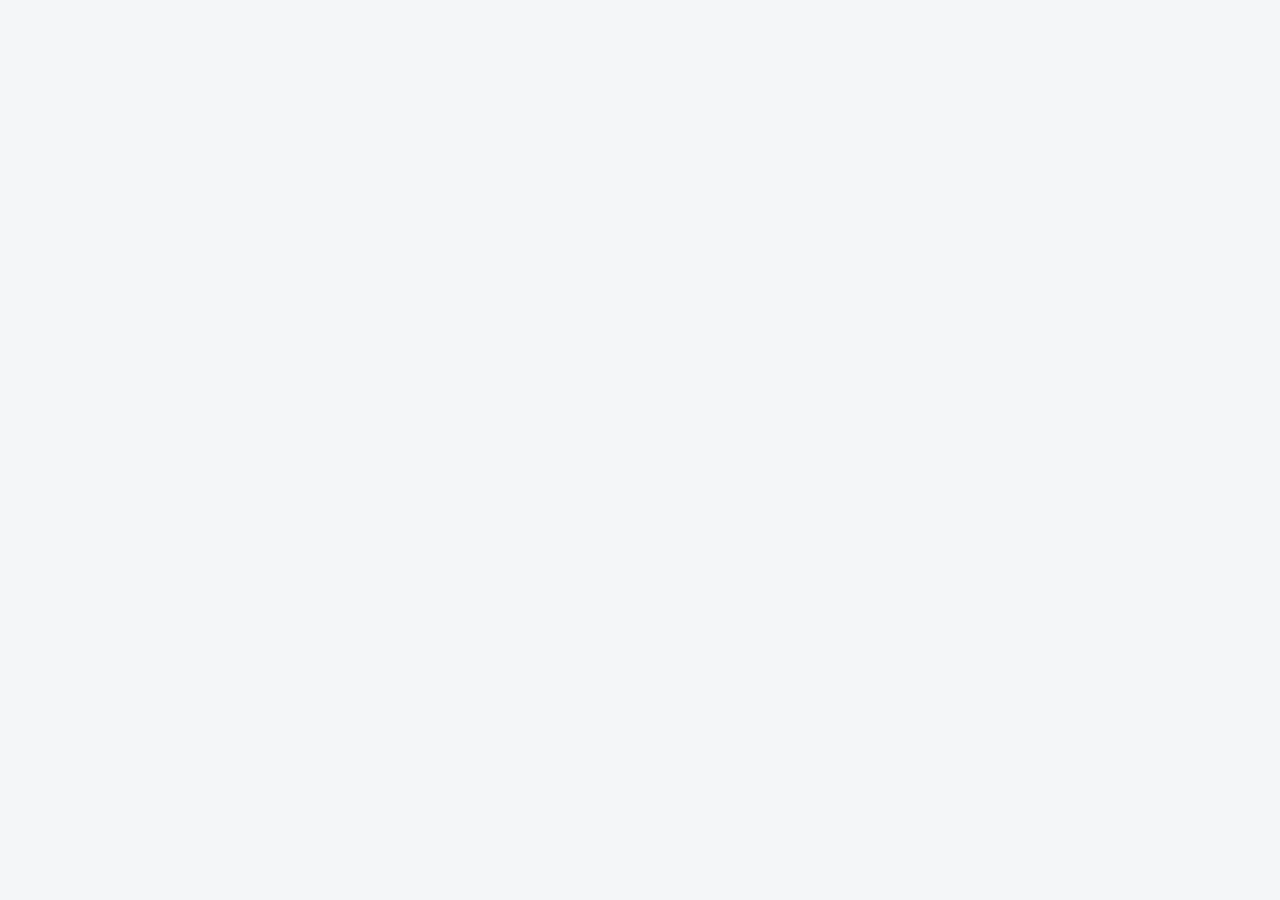
==== pages/index.html @ 11143566 "Restructure project and move runtime settings to JSON config" ====
<!doctype html>
<html lang="de">
  <head>
    <meta charset="UTF-8" />
    <meta name="viewport" content="width=device-width, initial-scale=1.0" />
    <title>Arbeitsumgebungen</title>
    <link rel="stylesheet" href="../styles/main.css" />
  </head>
  <body>
    <div id="app" class="app-shell"></div>
    <script type="module" src="../scripts/app.js"></script>
  </body>
</html>
---- styles/main.css ----
:root {
  --bg: #f4f6f8;
  --card: #ffffff;
  --text: #1c2430;
  --muted: #5f6b7a;
  --primary: #2158ff;
  --primary-hover: #1b48d1;
  --border: #dce1e7;
  --danger-bg: #ffe6e6;
  --danger-text: #8f2222;
  --success-bg: #e8f7ea;
  --success-text: #1f6b31;
}

* {
  box-sizing: border-box;
}

body {
  margin: 0;
  font-family: Inter, system-ui, -apple-system, Segoe UI, Roboto, sans-serif;
  color: var(--text);
  background: var(--bg);
}

.app-shell {
  min-height: 100vh;
  display: grid;
  place-items: center;
  padding: 1rem;
}

.app-main {
  width: min(1000px, 100%);
}

.app-header h1 {
  margin: 0 0 0.75rem;
}

.card {
  background: var(--card);
  border: 1px solid var(--border);
  border-radius: 16px;
  padding: 1rem;
  box-shadow: 0 4px 24px rgba(0, 0, 0, 0.06);
}

.auth-card {
  width: min(740px, 100%);
}

h1,
h2,
p {
  margin-top: 0;
}

.subtitle {
  color: var(--muted);
}

.tabs {
  display: flex;
  gap: 0.5rem;
  margin-bottom: 1rem;
  flex-wrap: wrap;
}

.tab {
  border: 1px solid var(--border);
  border-radius: 999px;
  background: #fff;
  color: var(--text);
  padding: 0.5rem 1rem;
}

.tab.active {
  background: var(--primary);
  color: #fff;
  border-color: var(--primary);
}

.tab-panel {
  display: none;
}

.tab-panel.active {
  display: block;
}

.form {
  display: grid;
  gap: 0.75rem;
}

.form-wide {
  max-width: 520px;
}

label {
  display: grid;
  gap: 0.4rem;
  font-weight: 600;
}

input {
  border: 1px solid var(--border);
  border-radius: 10px;
  padding: 0.68rem 0.75rem;
  font-size: 1rem;
}

button {
  border: none;
  border-radius: 10px;
  padding: 0.68rem 0.9rem;
  background: var(--primary);
  color: #fff;
  font-weight: 600;
  cursor: pointer;
}

button:hover {
  background: var(--primary-hover);
}

button:disabled {
  opacity: 0.65;
  cursor: not-allowed;
}

.button-secondary {
  background: #e7ebf1;
  color: #283140;
}

.button-secondary:hover {
  background: #dbe1ea;
}

.alert {
  border-radius: 10px;
  padding: 0.6rem 0.75rem;
  margin-bottom: 0.75rem;
  border: 1px solid transparent;
}

.alert-error {
  background: var(--danger-bg);
  color: var(--danger-text);
  border-color: #ffcbcb;
}

.alert-success {
  background: var(--success-bg);
  color: var(--success-text);
  border-color: #c8ecd0;
}

.toolbar {
  display: flex;
  justify-content: space-between;
  gap: 1rem;
  align-items: center;
  flex-wrap: wrap;
}

.toolbar-actions {
  display: flex;
  gap: 0.5rem;
}

.empty-state {
  margin-top: 1rem;
  border: 1px dashed var(--border);
  border-radius: 12px;
  padding: 1rem;
  text-align: center;
}

.workspace-list {
  display: grid;
  gap: 0.7rem;
  margin-top: 1rem;
}

.workspace-item {
  display: flex;
  justify-content: space-between;
  align-items: center;
  width: 100%;
  text-align: left;
  background: #f9fbfd;
  border: 1px solid var(--border);
  color: var(--text);
}

.workspace-item span,
.workspace-item small {
  color: var(--muted);
}

.detail-grid {
  margin-top: 0.8rem;
  display: grid;
  gap: 0.75rem;
}

.detail-grid div {
  border: 1px solid var(--border);
  border-radius: 12px;
  padding: 0.75rem;
  display: grid;
  gap: 0.2rem;
}

.detail-grid span {
  color: var(--muted);
}

.subscription-note {
  margin-top: 0.75rem;
  border-radius: 10px;
  padding: 0.55rem 0.75rem;
  font-weight: 600;
}

.subscription-note.ok {
  background: #e8f7ea;
  color: #1f6b31;
}

.subscription-note.warn {
  background: #fff2db;
  color: #8a5d00;
}

.otp-grid {
  display: grid;
  gap: 1rem;
  grid-template-columns: repeat(auto-fit, minmax(220px, 1fr));
}

@media (max-width: 640px) {
  .card {
    padding: 0.85rem;
  }

  .toolbar-actions {
    width: 100%;
  }

  .toolbar-actions button {
    flex: 1;
  }
}
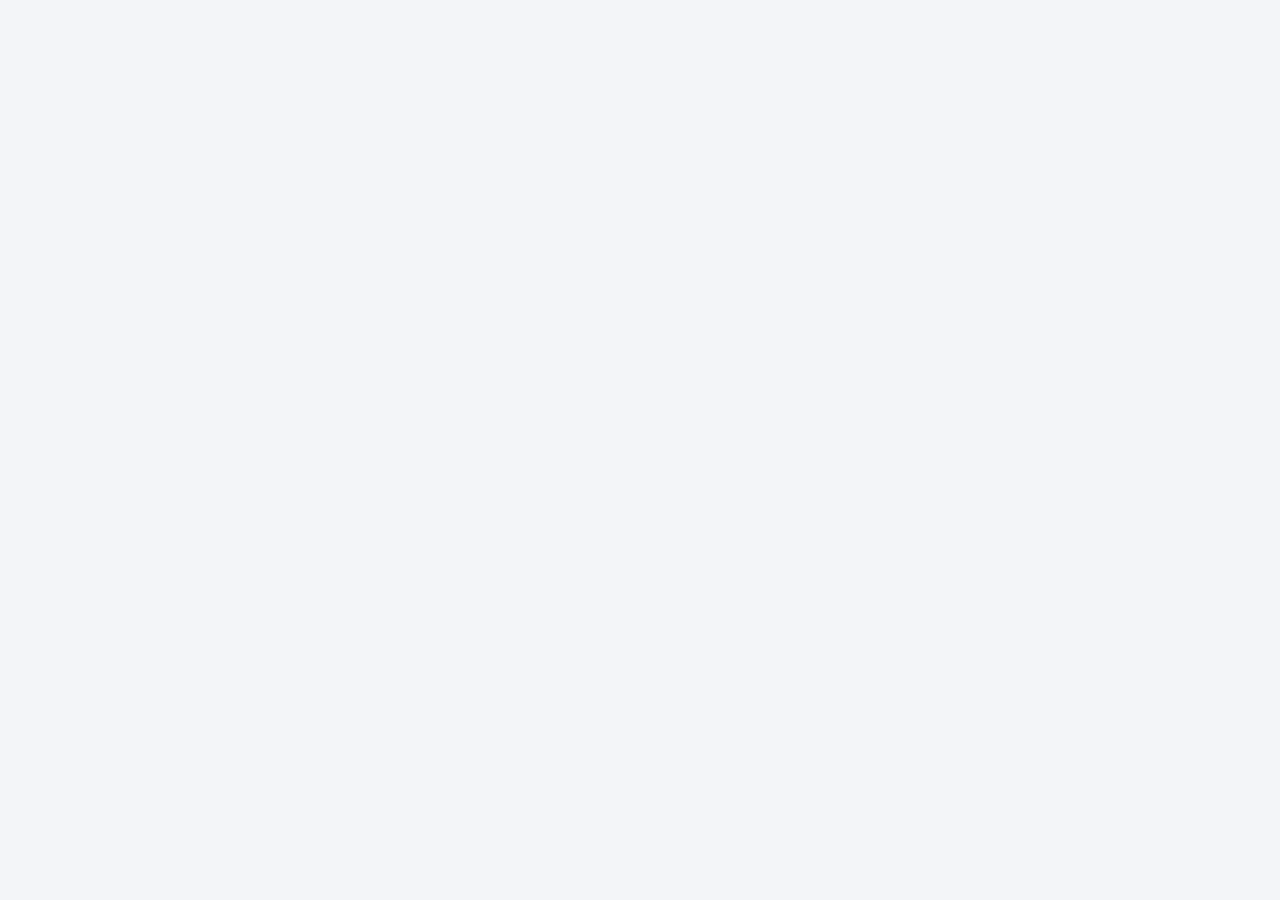
==== commit 760cb6f9: "Fix subscription profile loading and modernize OTP/detail UI" ====
--- a/pages/index.html
+++ b/pages/index.html
@@ -4,6 +4,13 @@
     <meta charset="UTF-8" />
     <meta name="viewport" content="width=device-width, initial-scale=1.0" />
     <title>Arbeitsumgebungen</title>
+    <link
+      rel="stylesheet"
+      href="https://cdnjs.cloudflare.com/ajax/libs/font-awesome/6.7.2/css/all.min.css"
+      integrity="sha512-Evv84Mr4kqVGRNSgIGL/F/aIDqQb7xQ2vcrdIwxfjThSH8CSR7PBEakCr51Ck+w+/U6swU2Im1vVX0SVk9ABhg=="
+      crossorigin="anonymous"
+      referrerpolicy="no-referrer"
+    />
     <link rel="stylesheet" href="../styles/main.css" />
   </head>
   <body>
--- a/styles/main.css
+++ b/styles/main.css
@@ -1,11 +1,11 @@
 :root {
-  --bg: #f4f6f8;
+  --bg: #f3f5f8;
   --card: #ffffff;
-  --text: #1c2430;
-  --muted: #5f6b7a;
-  --primary: #2158ff;
-  --primary-hover: #1b48d1;
-  --border: #dce1e7;
+  --text: #111827;
+  --muted: #6b7280;
+  --primary: #1d4ed8;
+  --primary-hover: #1e40af;
+  --border: #e5e7eb;
   --danger-bg: #ffe6e6;
   --danger-text: #8f2222;
   --success-bg: #e8f7ea;
@@ -21,13 +21,14 @@
   font-family: Inter, system-ui, -apple-system, Segoe UI, Roboto, sans-serif;
   color: var(--text);
   background: var(--bg);
+  line-height: 1.5;
 }
 
 .app-shell {
   min-height: 100vh;
   display: grid;
   place-items: center;
-  padding: 1rem;
+  padding: 2rem 1rem;
 }
 
 .app-main {
@@ -35,15 +36,17 @@
 }
 
 .app-header h1 {
-  margin: 0 0 0.75rem;
+  margin: 0 0 1rem;
+  font-size: clamp(2rem, 3.8vw, 3rem);
+  letter-spacing: -0.03em;
 }
 
 .card {
   background: var(--card);
   border: 1px solid var(--border);
-  border-radius: 16px;
-  padding: 1rem;
-  box-shadow: 0 4px 24px rgba(0, 0, 0, 0.06);
+  border-radius: 24px;
+  padding: 1.5rem;
+  box-shadow: 0 15px 40px rgba(15, 23, 42, 0.08);
 }
 
 .auth-card {
@@ -54,6 +57,15 @@
 h2,
 p {
   margin-top: 0;
+}
+
+h1,
+h2 {
+  letter-spacing: -0.025em;
+}
+
+h2 {
+  font-size: clamp(1.35rem, 2.2vw, 1.9rem);
 }
 
 .subtitle {
@@ -70,9 +82,10 @@
 .tab {
   border: 1px solid var(--border);
   border-radius: 999px;
-  background: #fff;
+  background: #f8fafc;
   color: var(--text);
-  padding: 0.5rem 1rem;
+  padding: 0.55rem 1rem;
+  transition: all 180ms ease;
 }
 
 .tab.active {
@@ -106,23 +119,37 @@
 
 input {
   border: 1px solid var(--border);
-  border-radius: 10px;
-  padding: 0.68rem 0.75rem;
+  border-radius: 14px;
+  padding: 0.75rem 0.85rem;
   font-size: 1rem;
+  transition: border-color 180ms ease, box-shadow 180ms ease;
+}
+
+input:focus {
+  outline: none;
+  border-color: #93c5fd;
+  box-shadow: 0 0 0 4px rgba(37, 99, 235, 0.12);
 }
 
 button {
   border: none;
-  border-radius: 10px;
+  border-radius: 14px;
   padding: 0.68rem 0.9rem;
   background: var(--primary);
   color: #fff;
   font-weight: 600;
   cursor: pointer;
+  transition: transform 180ms ease, background 180ms ease, box-shadow 180ms ease;
+  display: inline-flex;
+  align-items: center;
+  justify-content: center;
+  gap: 0.45rem;
 }
 
 button:hover {
   background: var(--primary-hover);
+  transform: translateY(-1px);
+  box-shadow: 0 8px 16px rgba(30, 64, 175, 0.2);
 }
 
 button:disabled {
@@ -191,7 +218,7 @@
   align-items: center;
   width: 100%;
   text-align: left;
-  background: #f9fbfd;
+  background: #f8fafc;
   border: 1px solid var(--border);
   color: var(--text);
 }
@@ -205,6 +232,7 @@
   margin-top: 0.8rem;
   display: grid;
   gap: 0.75rem;
+  margin-bottom: 1rem;
 }
 
 .detail-grid div {
@@ -237,9 +265,34 @@
 }
 
 .otp-grid {
-  display: grid;
-  gap: 1rem;
-  grid-template-columns: repeat(auto-fit, minmax(220px, 1fr));
+  display: block;
+}
+
+.detail-tabs {
+  margin-top: 0.5rem;
+}
+
+.detail-section {
+  border: 1px solid var(--border);
+  border-radius: 16px;
+  padding: 1rem;
+  background: #fafafa;
+  animation: fade-in 220ms ease;
+}
+
+.detail-section h3 {
+  margin: 0 0 0.5rem;
+}
+
+@keyframes fade-in {
+  from {
+    opacity: 0;
+    transform: translateY(4px);
+  }
+  to {
+    opacity: 1;
+    transform: translateY(0);
+  }
 }
 
 @media (max-width: 640px) {
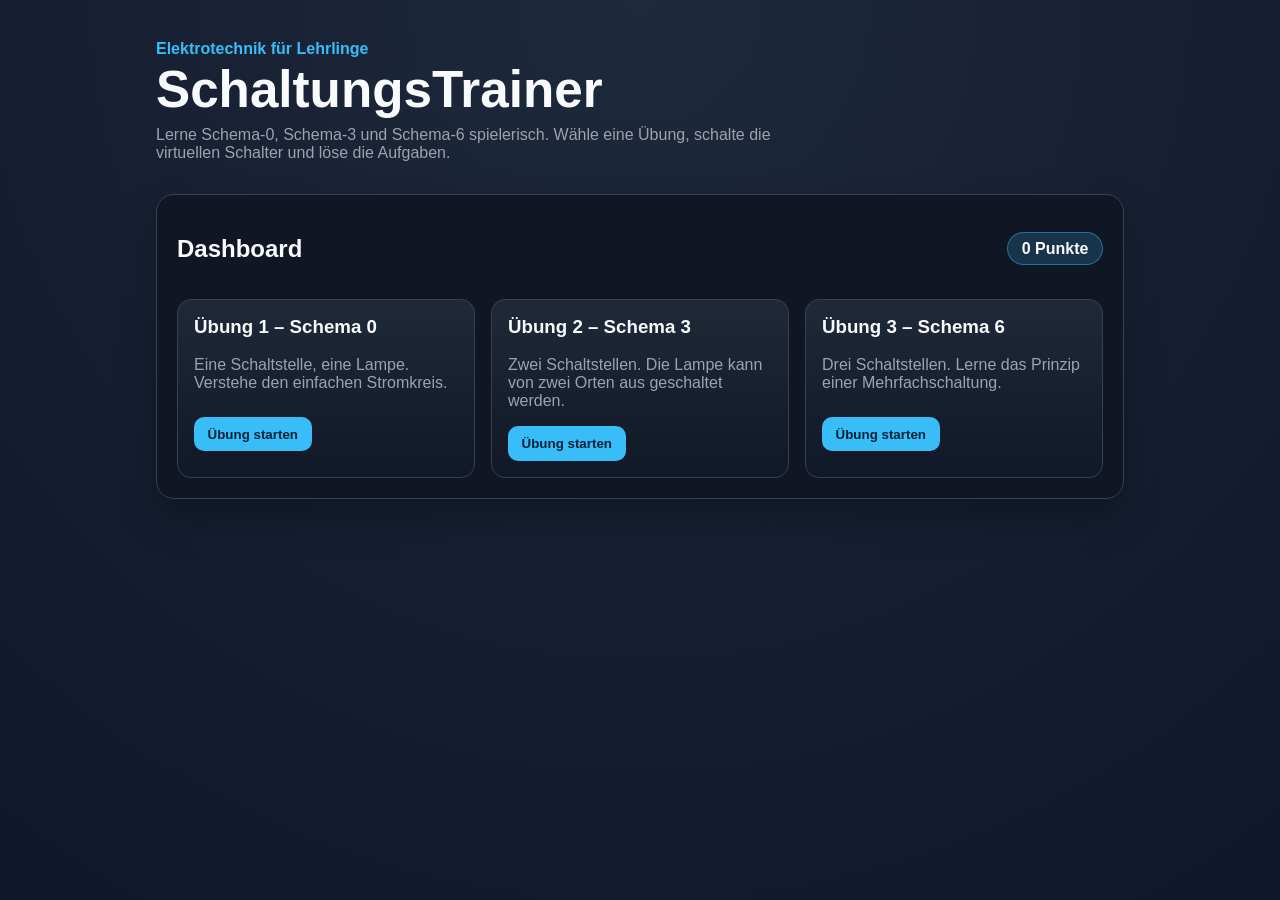
==== commit 7e546c5b: "Build playful electrical switching trainer web app" ====
--- a/pages/index.html
+++ b/pages/index.html
@@ -3,18 +3,111 @@
   <head>
     <meta charset="UTF-8" />
     <meta name="viewport" content="width=device-width, initial-scale=1.0" />
-    <title>Arbeitsumgebungen</title>
-    <link
-      rel="stylesheet"
-      href="https://cdnjs.cloudflare.com/ajax/libs/font-awesome/6.7.2/css/all.min.css"
-      integrity="sha512-Evv84Mr4kqVGRNSgIGL/F/aIDqQb7xQ2vcrdIwxfjThSH8CSR7PBEakCr51Ck+w+/U6swU2Im1vVX0SVk9ABhg=="
-      crossorigin="anonymous"
-      referrerpolicy="no-referrer"
-    />
+    <title>SchaltungsTrainer – Dashboard</title>
     <link rel="stylesheet" href="../styles/main.css" />
   </head>
   <body>
-    <div id="app" class="app-shell"></div>
-    <script type="module" src="../scripts/app.js"></script>
+    <header class="hero">
+      <p class="hero-kicker">Elektrotechnik für Lehrlinge</p>
+      <h1>SchaltungsTrainer</h1>
+      <p class="hero-copy">
+        Lerne Schema-0, Schema-3 und Schema-6 spielerisch. Wähle eine Übung, schalte die
+        virtuellen Schalter und löse die Aufgaben.
+      </p>
+    </header>
+
+    <main class="layout">
+      <section id="dashboard" class="panel active" aria-labelledby="dashboard-title">
+        <div class="panel-head">
+          <h2 id="dashboard-title">Dashboard</h2>
+          <div class="score-pill" id="totalScore" aria-live="polite">0 Punkte</div>
+        </div>
+
+        <div class="exercise-grid">
+          <article class="exercise-card">
+            <h3>Übung 1 – Schema 0</h3>
+            <p>Eine Schaltstelle, eine Lampe. Verstehe den einfachen Stromkreis.</p>
+            <button class="start-button" data-open-exercise="schema0">Übung starten</button>
+          </article>
+
+          <article class="exercise-card">
+            <h3>Übung 2 – Schema 3</h3>
+            <p>Zwei Schaltstellen. Die Lampe kann von zwei Orten aus geschaltet werden.</p>
+            <button class="start-button" data-open-exercise="schema3">Übung starten</button>
+          </article>
+
+          <article class="exercise-card">
+            <h3>Übung 3 – Schema 6</h3>
+            <p>Drei Schaltstellen. Lerne das Prinzip einer Mehrfachschaltung.</p>
+            <button class="start-button" data-open-exercise="schema6">Übung starten</button>
+          </article>
+        </div>
+      </section>
+
+      <section id="exercise-schema0" class="panel" aria-labelledby="schema0-title">
+        <div class="panel-head">
+          <h2 id="schema0-title">Schema-0-Schaltung</h2>
+          <button class="ghost" data-back>← Zurück zum Dashboard</button>
+        </div>
+
+        <p class="task" id="schema0Task"></p>
+        <div class="circuit">
+          <button class="switch" id="schema0Switch" type="button" aria-live="polite"></button>
+          <div class="wire"></div>
+          <div class="lamp" id="schema0Lamp" aria-live="polite">AUS</div>
+        </div>
+
+        <div class="panel-actions">
+          <button id="schema0Reset" class="ghost" type="button">Neu starten</button>
+          <span class="feedback" id="schema0Feedback" aria-live="polite"></span>
+        </div>
+      </section>
+
+      <section id="exercise-schema3" class="panel" aria-labelledby="schema3-title">
+        <div class="panel-head">
+          <h2 id="schema3-title">Schema-3-Schaltung</h2>
+          <button class="ghost" data-back>← Zurück zum Dashboard</button>
+        </div>
+
+        <p class="task" id="schema3Task"></p>
+        <div class="circuit">
+          <button class="switch" id="schema3SwitchA" type="button"></button>
+          <div class="wire"></div>
+          <button class="switch" id="schema3SwitchB" type="button"></button>
+          <div class="wire"></div>
+          <div class="lamp" id="schema3Lamp" aria-live="polite">AUS</div>
+        </div>
+
+        <div class="panel-actions">
+          <button id="schema3Reset" class="ghost" type="button">Neu starten</button>
+          <span class="feedback" id="schema3Feedback" aria-live="polite"></span>
+        </div>
+      </section>
+
+      <section id="exercise-schema6" class="panel" aria-labelledby="schema6-title">
+        <div class="panel-head">
+          <h2 id="schema6-title">Schema-6-Schaltung</h2>
+          <button class="ghost" data-back>← Zurück zum Dashboard</button>
+        </div>
+
+        <p class="task" id="schema6Task"></p>
+        <div class="circuit">
+          <button class="switch" id="schema6SwitchA" type="button"></button>
+          <div class="wire"></div>
+          <button class="switch" id="schema6SwitchB" type="button"></button>
+          <div class="wire"></div>
+          <button class="switch" id="schema6SwitchC" type="button"></button>
+          <div class="wire"></div>
+          <div class="lamp" id="schema6Lamp" aria-live="polite">AUS</div>
+        </div>
+
+        <div class="panel-actions">
+          <button id="schema6Reset" class="ghost" type="button">Neu starten</button>
+          <span class="feedback" id="schema6Feedback" aria-live="polite"></span>
+        </div>
+      </section>
+    </main>
+
+    <script src="../scripts/app.js"></script>
   </body>
 </html>
--- a/styles/main.css
+++ b/styles/main.css
@@ -1,15 +1,13 @@
 :root {
-  --bg: #f3f5f8;
-  --card: #ffffff;
-  --text: #111827;
-  --muted: #6b7280;
-  --primary: #1d4ed8;
-  --primary-hover: #1e40af;
-  --border: #e5e7eb;
-  --danger-bg: #ffe6e6;
-  --danger-text: #8f2222;
-  --success-bg: #e8f7ea;
-  --success-text: #1f6b31;
+  --bg: #0f172a;
+  --panel: #111827;
+  --card: #1f2937;
+  --text: #f9fafb;
+  --muted: #9ca3af;
+  --accent: #38bdf8;
+  --accent-strong: #0ea5e9;
+  --success: #22c55e;
+  --warning: #f59e0b;
 }
 
 * {
@@ -18,293 +16,191 @@
 
 body {
   margin: 0;
-  font-family: Inter, system-ui, -apple-system, Segoe UI, Roboto, sans-serif;
+  min-height: 100vh;
+  font-family: "Inter", "Segoe UI", sans-serif;
+  background: radial-gradient(circle at top, #1e293b, var(--bg));
   color: var(--text);
-  background: var(--bg);
-  line-height: 1.5;
-}
-
-.app-shell {
-  min-height: 100vh;
+}
+
+.hero {
+  max-width: 1000px;
+  margin: 0 auto;
+  padding: 2.5rem 1rem 1rem;
+}
+
+.hero-kicker {
+  color: var(--accent);
+  margin: 0;
+  font-weight: 700;
+}
+
+.hero h1 {
+  margin: 0.15rem 0 0.4rem;
+  font-size: clamp(2rem, 5vw, 3.2rem);
+}
+
+.hero-copy {
+  margin: 0;
+  max-width: 70ch;
+  color: var(--muted);
+}
+
+.layout {
+  max-width: 1000px;
+  margin: 0 auto;
+  padding: 1rem;
+}
+
+.panel {
+  display: none;
+  background: color-mix(in srgb, var(--panel) 92%, black);
+  border: 1px solid #374151;
+  border-radius: 18px;
+  padding: 1.25rem;
+  box-shadow: 0 20px 38px rgb(0 0 0 / 28%);
+}
+
+.panel.active {
+  display: block;
+}
+
+.panel-head {
+  display: flex;
+  gap: 1rem;
+  justify-content: space-between;
+  align-items: center;
+  flex-wrap: wrap;
+}
+
+.score-pill {
+  border-radius: 999px;
+  background: rgb(56 189 248 / 18%);
+  border: 1px solid rgb(56 189 248 / 45%);
+  padding: 0.4rem 0.85rem;
+  font-weight: 700;
+}
+
+.exercise-grid {
+  margin-top: 1rem;
+  display: grid;
+  gap: 1rem;
+  grid-template-columns: repeat(auto-fit, minmax(220px, 1fr));
+}
+
+.exercise-card {
+  background: linear-gradient(180deg, #1f2937, #111827);
+  border: 1px solid #374151;
+  border-radius: 14px;
+  padding: 1rem;
+}
+
+.exercise-card h3 {
+  margin-top: 0;
+}
+
+.exercise-card p {
+  color: var(--muted);
+  min-height: 2.8rem;
+}
+
+button {
+  border: 0;
+  border-radius: 10px;
+  background: var(--accent);
+  color: #032233;
+  font-weight: 700;
+  padding: 0.6rem 0.85rem;
+  cursor: pointer;
+}
+
+button:hover {
+  background: var(--accent-strong);
+}
+
+.ghost {
+  color: var(--text);
+  background: transparent;
+  border: 1px solid #4b5563;
+}
+
+.task {
+  color: #d1d5db;
+  margin: 1rem 0;
+}
+
+.circuit {
+  display: flex;
+  gap: 0.7rem;
+  align-items: center;
+  flex-wrap: wrap;
+  background: #0b1220;
+  border: 1px solid #374151;
+  border-radius: 14px;
+  padding: 1rem;
+}
+
+.switch {
+  min-width: 110px;
+  background: #1f2937;
+  color: var(--text);
+  border: 1px solid #4b5563;
+}
+
+.switch.on {
+  border-color: var(--success);
+  color: #bbf7d0;
+}
+
+.wire {
+  height: 6px;
+  width: 42px;
+  background: linear-gradient(90deg, #9ca3af, #6b7280);
+  border-radius: 999px;
+}
+
+.lamp {
+  width: 88px;
+  height: 88px;
+  border-radius: 999px;
   display: grid;
   place-items: center;
-  padding: 2rem 1rem;
-}
-
-.app-main {
-  width: min(1000px, 100%);
-}
-
-.app-header h1 {
-  margin: 0 0 1rem;
-  font-size: clamp(2rem, 3.8vw, 3rem);
-  letter-spacing: -0.03em;
-}
-
-.card {
-  background: var(--card);
-  border: 1px solid var(--border);
-  border-radius: 24px;
-  padding: 1.5rem;
-  box-shadow: 0 15px 40px rgba(15, 23, 42, 0.08);
-}
-
-.auth-card {
-  width: min(740px, 100%);
-}
-
-h1,
-h2,
-p {
-  margin-top: 0;
-}
-
-h1,
-h2 {
-  letter-spacing: -0.025em;
-}
-
-h2 {
-  font-size: clamp(1.35rem, 2.2vw, 1.9rem);
-}
-
-.subtitle {
-  color: var(--muted);
-}
-
-.tabs {
+  font-weight: 800;
+  border: 2px solid #4b5563;
+  background: #111827;
+  color: #93c5fd;
+}
+
+.lamp.on {
+  color: #3f2b00;
+  border-color: #fbbf24;
+  background: radial-gradient(circle, #fde047, #f59e0b);
+  box-shadow: 0 0 28px rgb(250 204 21 / 55%);
+}
+
+.panel-actions {
   display: flex;
-  gap: 0.5rem;
-  margin-bottom: 1rem;
-  flex-wrap: wrap;
-}
-
-.tab {
-  border: 1px solid var(--border);
-  border-radius: 999px;
-  background: #f8fafc;
-  color: var(--text);
-  padding: 0.55rem 1rem;
-  transition: all 180ms ease;
-}
-
-.tab.active {
-  background: var(--primary);
-  color: #fff;
-  border-color: var(--primary);
-}
-
-.tab-panel {
-  display: none;
-}
-
-.tab-panel.active {
-  display: block;
-}
-
-.form {
-  display: grid;
-  gap: 0.75rem;
-}
-
-.form-wide {
-  max-width: 520px;
-}
-
-label {
-  display: grid;
-  gap: 0.4rem;
-  font-weight: 600;
-}
-
-input {
-  border: 1px solid var(--border);
-  border-radius: 14px;
-  padding: 0.75rem 0.85rem;
-  font-size: 1rem;
-  transition: border-color 180ms ease, box-shadow 180ms ease;
-}
-
-input:focus {
-  outline: none;
-  border-color: #93c5fd;
-  box-shadow: 0 0 0 4px rgba(37, 99, 235, 0.12);
-}
-
-button {
-  border: none;
-  border-radius: 14px;
-  padding: 0.68rem 0.9rem;
-  background: var(--primary);
-  color: #fff;
-  font-weight: 600;
-  cursor: pointer;
-  transition: transform 180ms ease, background 180ms ease, box-shadow 180ms ease;
-  display: inline-flex;
-  align-items: center;
-  justify-content: center;
-  gap: 0.45rem;
-}
-
-button:hover {
-  background: var(--primary-hover);
-  transform: translateY(-1px);
-  box-shadow: 0 8px 16px rgba(30, 64, 175, 0.2);
-}
-
-button:disabled {
-  opacity: 0.65;
-  cursor: not-allowed;
-}
-
-.button-secondary {
-  background: #e7ebf1;
-  color: #283140;
-}
-
-.button-secondary:hover {
-  background: #dbe1ea;
-}
-
-.alert {
-  border-radius: 10px;
-  padding: 0.6rem 0.75rem;
-  margin-bottom: 0.75rem;
-  border: 1px solid transparent;
-}
-
-.alert-error {
-  background: var(--danger-bg);
-  color: var(--danger-text);
-  border-color: #ffcbcb;
-}
-
-.alert-success {
-  background: var(--success-bg);
-  color: var(--success-text);
-  border-color: #c8ecd0;
-}
-
-.toolbar {
-  display: flex;
-  justify-content: space-between;
-  gap: 1rem;
+  gap: 0.8rem;
+  margin-top: 1rem;
   align-items: center;
   flex-wrap: wrap;
 }
 
-.toolbar-actions {
-  display: flex;
-  gap: 0.5rem;
-}
-
-.empty-state {
-  margin-top: 1rem;
-  border: 1px dashed var(--border);
-  border-radius: 12px;
-  padding: 1rem;
-  text-align: center;
-}
-
-.workspace-list {
-  display: grid;
-  gap: 0.7rem;
-  margin-top: 1rem;
-}
-
-.workspace-item {
-  display: flex;
-  justify-content: space-between;
-  align-items: center;
-  width: 100%;
-  text-align: left;
-  background: #f8fafc;
-  border: 1px solid var(--border);
-  color: var(--text);
-}
-
-.workspace-item span,
-.workspace-item small {
-  color: var(--muted);
-}
-
-.detail-grid {
-  margin-top: 0.8rem;
-  display: grid;
-  gap: 0.75rem;
-  margin-bottom: 1rem;
-}
-
-.detail-grid div {
-  border: 1px solid var(--border);
-  border-radius: 12px;
-  padding: 0.75rem;
-  display: grid;
-  gap: 0.2rem;
-}
-
-.detail-grid span {
-  color: var(--muted);
-}
-
-.subscription-note {
-  margin-top: 0.75rem;
-  border-radius: 10px;
-  padding: 0.55rem 0.75rem;
+.feedback {
+  color: var(--warning);
+  min-height: 1.4rem;
   font-weight: 600;
 }
 
-.subscription-note.ok {
-  background: #e8f7ea;
-  color: #1f6b31;
-}
-
-.subscription-note.warn {
-  background: #fff2db;
-  color: #8a5d00;
-}
-
-.otp-grid {
-  display: block;
-}
-
-.detail-tabs {
-  margin-top: 0.5rem;
-}
-
-.detail-section {
-  border: 1px solid var(--border);
-  border-radius: 16px;
-  padding: 1rem;
-  background: #fafafa;
-  animation: fade-in 220ms ease;
-}
-
-.detail-section h3 {
-  margin: 0 0 0.5rem;
-}
-
-@keyframes fade-in {
-  from {
-    opacity: 0;
-    transform: translateY(4px);
+.feedback.success {
+  color: #86efac;
+}
+
+@media (max-width: 640px) {
+  .wire {
+    display: none;
   }
-  to {
-    opacity: 1;
-    transform: translateY(0);
+
+  .switch {
+    min-width: 96px;
   }
 }
-
-@media (max-width: 640px) {
-  .card {
-    padding: 0.85rem;
-  }
-
-  .toolbar-actions {
-    width: 100%;
-  }
-
-  .toolbar-actions button {
-    flex: 1;
-  }
-}
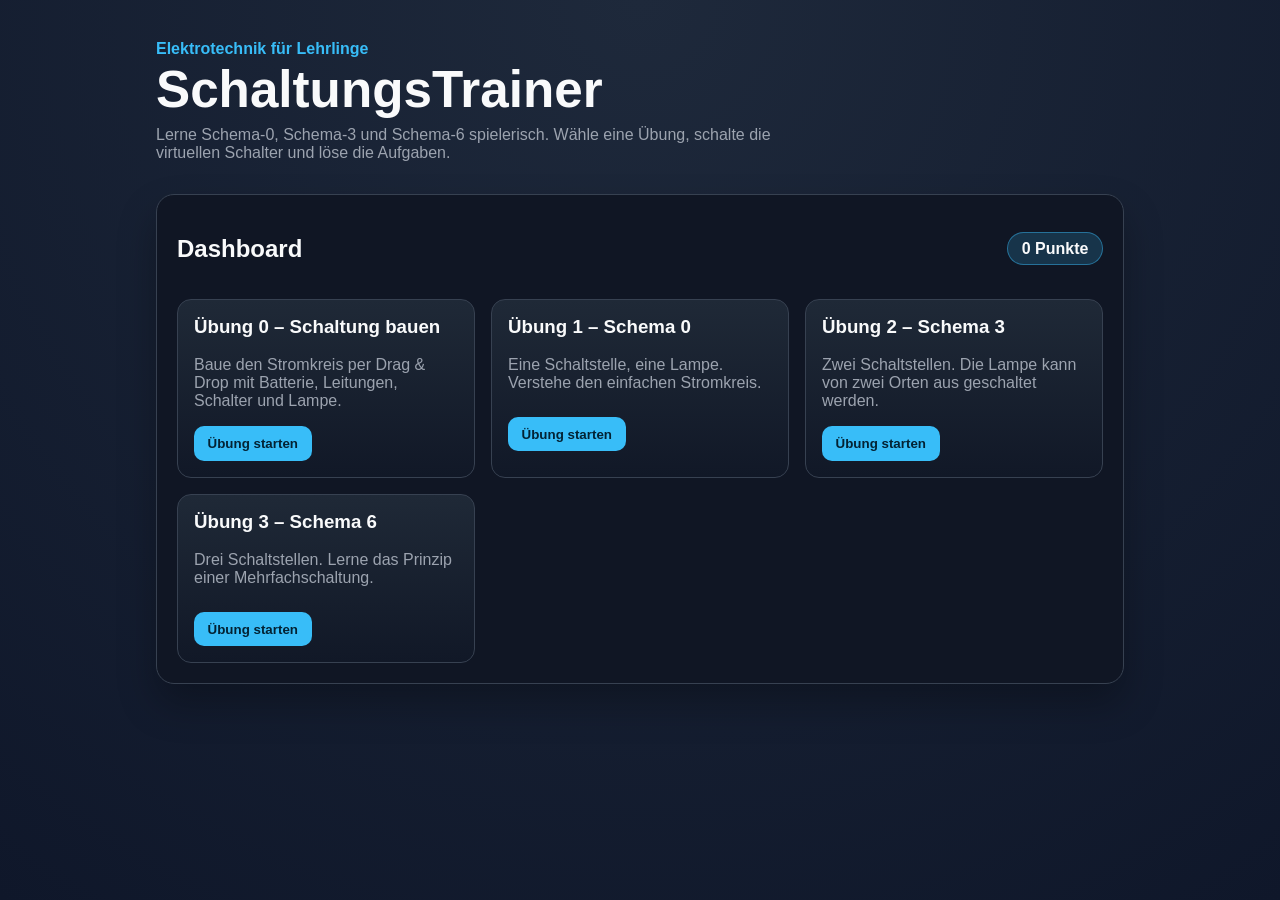
==== commit 17a57b05: "Add drag-and-drop circuit assembly exercise" ====
--- a/pages/index.html
+++ b/pages/index.html
@@ -25,6 +25,12 @@
 
         <div class="exercise-grid">
           <article class="exercise-card">
+            <h3>Übung 0 – Schaltung bauen</h3>
+            <p>Baue den Stromkreis per Drag &amp; Drop mit Batterie, Leitungen, Schalter und Lampe.</p>
+            <button class="start-button" data-open-exercise="builder">Übung starten</button>
+          </article>
+
+          <article class="exercise-card">
             <h3>Übung 1 – Schema 0</h3>
             <p>Eine Schaltstelle, eine Lampe. Verstehe den einfachen Stromkreis.</p>
             <button class="start-button" data-open-exercise="schema0">Übung starten</button>
@@ -41,6 +47,52 @@
             <p>Drei Schaltstellen. Lerne das Prinzip einer Mehrfachschaltung.</p>
             <button class="start-button" data-open-exercise="schema6">Übung starten</button>
           </article>
+        </div>
+      </section>
+
+      <section id="exercise-builder" class="panel" aria-labelledby="builder-title">
+        <div class="panel-head">
+          <h2 id="builder-title">Schaltung zusammenbauen</h2>
+          <button class="ghost" data-back>← Zurück zum Dashboard</button>
+        </div>
+
+        <p class="task" id="builderTask"></p>
+
+        <div class="builder-layout">
+          <div class="parts-box" aria-label="Bauteile">
+            <h3>Bauteile</h3>
+            <div class="parts-list" id="builderParts">
+              <button class="part" id="part-battery" data-part="battery" draggable="true" type="button">
+                Batterie
+              </button>
+              <button class="part" id="part-wireA" data-part="wireA" draggable="true" type="button">
+                Leitung 1
+              </button>
+              <button class="part" id="part-switch" data-part="switch" draggable="true" type="button">
+                Schalter
+              </button>
+              <button class="part" id="part-wireB" data-part="wireB" draggable="true" type="button">
+                Leitung 2
+              </button>
+              <button class="part" id="part-lamp" data-part="lamp" draggable="true" type="button">
+                Lampe
+              </button>
+            </div>
+          </div>
+
+          <div class="circuit-drop" aria-label="Schaltungsplatz">
+            <div class="slot" data-slot="1" data-accept="battery">1. Energiequelle</div>
+            <div class="slot" data-slot="2" data-accept="wireA">2. Leitung</div>
+            <div class="slot" data-slot="3" data-accept="switch">3. Schalter</div>
+            <div class="slot" data-slot="4" data-accept="wireB">4. Leitung</div>
+            <div class="slot" data-slot="5" data-accept="lamp">5. Verbraucher</div>
+          </div>
+        </div>
+
+        <div class="panel-actions">
+          <button id="builderCheck" type="button">Stromkreis prüfen</button>
+          <button id="builderReset" class="ghost" type="button">Neu starten</button>
+          <span class="feedback" id="builderFeedback" aria-live="polite"></span>
         </div>
       </section>
 
--- a/styles/main.css
+++ b/styles/main.css
@@ -103,6 +103,72 @@
   min-height: 2.8rem;
 }
 
+.builder-layout {
+  display: grid;
+  gap: 1rem;
+  grid-template-columns: minmax(180px, 240px) 1fr;
+}
+
+.parts-box,
+.circuit-drop {
+  background: #0b1220;
+  border: 1px solid #374151;
+  border-radius: 14px;
+  padding: 1rem;
+}
+
+.parts-box h3 {
+  margin-top: 0;
+  font-size: 1rem;
+}
+
+.parts-list {
+  display: grid;
+  gap: 0.5rem;
+}
+
+.part {
+  border: 1px dashed #4b5563;
+  background: #1f2937;
+  color: var(--text);
+  text-align: left;
+}
+
+.part.dragging {
+  opacity: 0.6;
+}
+
+.part.used {
+  opacity: 0.35;
+  cursor: not-allowed;
+}
+
+.circuit-drop {
+  display: grid;
+  gap: 0.7rem;
+}
+
+.slot {
+  min-height: 54px;
+  border: 1px dashed #4b5563;
+  border-radius: 10px;
+  display: flex;
+  align-items: center;
+  padding: 0.75rem;
+  color: #d1d5db;
+  background: rgb(15 23 42 / 30%);
+}
+
+.slot.ready {
+  border-color: var(--accent);
+}
+
+.slot.filled {
+  border-style: solid;
+  border-color: #22c55e;
+  color: #86efac;
+}
+
 button {
   border: 0;
   border-radius: 10px;
@@ -196,6 +262,10 @@
 }
 
 @media (max-width: 640px) {
+  .builder-layout {
+    grid-template-columns: 1fr;
+  }
+
   .wire {
     display: none;
   }
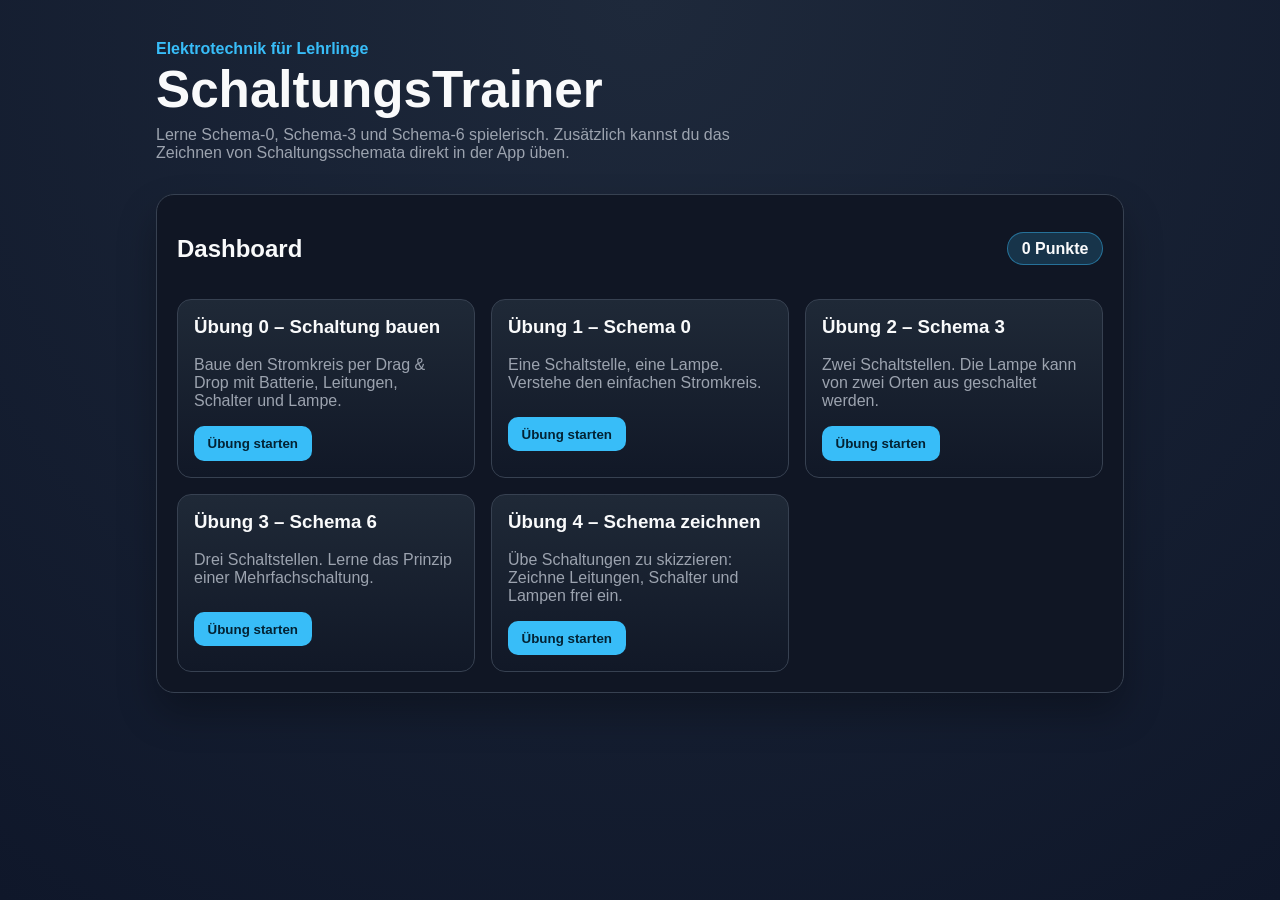
==== commit c456ddd8: "Add schema drawing exercise with canvas practice" ====
--- a/pages/index.html
+++ b/pages/index.html
@@ -11,8 +11,8 @@
       <p class="hero-kicker">Elektrotechnik für Lehrlinge</p>
       <h1>SchaltungsTrainer</h1>
       <p class="hero-copy">
-        Lerne Schema-0, Schema-3 und Schema-6 spielerisch. Wähle eine Übung, schalte die
-        virtuellen Schalter und löse die Aufgaben.
+        Lerne Schema-0, Schema-3 und Schema-6 spielerisch. Zusätzlich kannst du das Zeichnen von
+        Schaltungsschemata direkt in der App üben.
       </p>
     </header>
 
@@ -46,6 +46,12 @@
             <h3>Übung 3 – Schema 6</h3>
             <p>Drei Schaltstellen. Lerne das Prinzip einer Mehrfachschaltung.</p>
             <button class="start-button" data-open-exercise="schema6">Übung starten</button>
+          </article>
+
+          <article class="exercise-card">
+            <h3>Übung 4 – Schema zeichnen</h3>
+            <p>Übe Schaltungen zu skizzieren: Zeichne Leitungen, Schalter und Lampen frei ein.</p>
+            <button class="start-button" data-open-exercise="draw">Übung starten</button>
           </article>
         </div>
       </section>
@@ -158,6 +164,33 @@
           <span class="feedback" id="schema6Feedback" aria-live="polite"></span>
         </div>
       </section>
+
+      <section id="exercise-draw" class="panel" aria-labelledby="draw-title">
+        <div class="panel-head">
+          <h2 id="draw-title">Schema zeichnen</h2>
+          <button class="ghost" data-back>← Zurück zum Dashboard</button>
+        </div>
+
+        <p class="task">
+          Aufgabe: Zeichne ein einfaches Schaltungsschema mit Energiequelle, Schalter und Lampe.
+          Nutze danach «Zurück zum Dashboard», um eine weitere Übung zu starten.
+        </p>
+
+        <div class="draw-board-wrap">
+          <canvas
+            id="drawCanvas"
+            class="draw-canvas"
+            width="900"
+            height="460"
+            aria-label="Zeichenfläche für Schaltungsschema"
+          ></canvas>
+        </div>
+
+        <div class="panel-actions">
+          <button id="drawClear" class="ghost" type="button">Zeichnung löschen</button>
+          <span class="feedback" id="drawFeedback" aria-live="polite"></span>
+        </div>
+      </section>
     </main>
 
     <script src="../scripts/app.js"></script>
--- a/styles/main.css
+++ b/styles/main.css
@@ -205,6 +205,27 @@
   padding: 1rem;
 }
 
+.draw-board-wrap {
+  background:
+    linear-gradient(rgb(148 163 184 / 13%) 1px, transparent 1px),
+    linear-gradient(90deg, rgb(148 163 184 / 13%) 1px, transparent 1px),
+    #0b1220;
+  background-size: 30px 30px, 30px 30px, auto;
+  border: 1px solid #374151;
+  border-radius: 14px;
+  padding: 0.75rem;
+}
+
+.draw-canvas {
+  width: 100%;
+  max-width: 100%;
+  display: block;
+  border-radius: 10px;
+  background: rgb(15 23 42 / 70%);
+  border: 1px solid #4b5563;
+  cursor: crosshair;
+}
+
 .switch {
   min-width: 110px;
   background: #1f2937;
